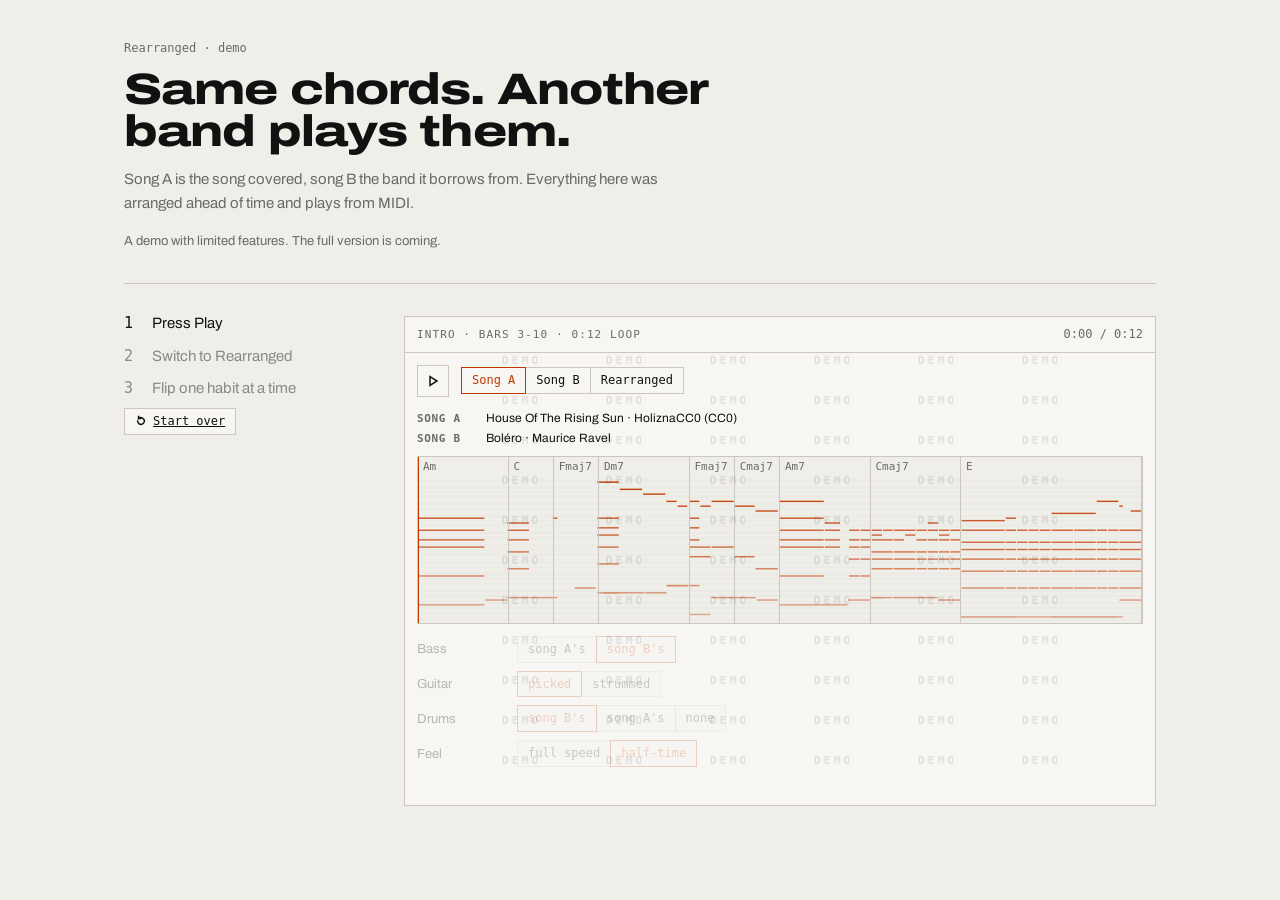
==== try/index.html @ 22d29170 "Deploy Rearranged 294873d" ====
<!doctype html>
<html lang="en" data-category="transform">
<head>
  <meta charset="utf-8">
  <meta name="viewport" content="width=device-width, initial-scale=1">
  <title>Rearranged: guided part</title>
  <link rel="icon" href="../favicons/favicon-32.png" sizes="32x32" type="image/png">
  <link rel="icon" href="../favicons/favicon.svg" type="image/svg+xml">
  <link rel="apple-touch-icon" href="../favicons/apple-touch-icon.png">
  <link rel="stylesheet" href="../vendor/design/tokens.css">
  <link rel="stylesheet" href="../vendor/design/steprail.css">
  <link rel="stylesheet" href="../vendor/design/iconbutton.css">
  <link rel="stylesheet" href="../vendor/design/demoshell.css">
  <link rel="stylesheet" href="../vendor/design/playhead.css">
  <link rel="stylesheet" href="try.css">
  <script>
    // Set the mode before first paint: ?theme=paper|night (from the showcase
    // frame) wins; otherwise the system scheme applies. The demo shell reads
    // ?embed=1 itself.
    (function () {
      var q = new URLSearchParams(location.search);
      var t = q.get("theme");
      if (t === "paper" || t === "night") document.documentElement.dataset.theme = t;
    })();
  </script>
</head>
<body>
  <div id="demo">
    <div class="live">
      <p id="missing" class="missing" hidden></p>

      <section class="pane" id="part-pane" aria-label="One part, played in a loop" data-demoshell-mark>
        <div class="pane-bar">
          <span class="cap" id="part-name">Part</span>
          <span id="time" class="mono mut small"></span>
        </div>
        <div class="transport">
          <button type="button" id="play" disabled data-icon="play" data-toggle></button>
          <span role="group" aria-label="Which version plays" class="seg" id="views">
            <button type="button" data-view="original" aria-pressed="true">Song A</button>
            <button type="button" data-view="songb" aria-pressed="false" hidden>Song B</button>
            <button type="button" data-view="rearranged" aria-pressed="false">Rearranged</button>
          </span>
        </div>
        <dl id="songs" class="songs small" hidden>
          <div><dt>Song A</dt><dd id="song-a"></dd></div>
          <div id="song-b-row"><dt>Song B</dt><dd id="song-b"></dd></div>
        </dl>
        <div id="strip" class="strip">
          <canvas id="roll" class="behind" aria-label="Piano roll of the version playing"></canvas>
          <div id="chords" class="chords" aria-hidden="true"></div>
          <div id="head" class="playhead"></div>
          <p id="strip-msg" class="strip-msg mono mut small">loading…</p>
        </div>
        <div id="habits" class="habits" aria-label="Habits"></div>
        <p id="changed" class="changed small" aria-live="polite"></p>
      </section>

      <section class="pane" id="song-pane" hidden aria-label="The whole song" data-demoshell-mark>
        <div class="pane-bar">
          <span class="cap">Whole song</span>
          <span id="song-status" class="mono mut small"></span>
        </div>
        <p class="pane-note mut small">Pick a render, or click a section to jump there.</p>
        <div class="transport">
          <button type="button" id="song-play" disabled data-icon="play" data-toggle></button>
          <span id="song-time" class="mono mut small"></span>
        </div>
        <div id="sections" class="sections" aria-label="Song A's parts: click one to play from there"><div id="sec-head" class="head-line"></div></div>
        <div id="covers" class="covers" role="group" aria-label="Whole-song renders"></div>
      </section>
    </div>
  </div>

  <script type="module" src="try.js"></script>
</body>
</html>
---- vendor/design/tokens.css ----
/* Shared design system: the only source of colour, type and shape.
   Mode follows the system (Paper light, Night dark); data-theme="paper" or
   "night" on any element forces one. data-category on any element sets --acc
   for it and its children. Colours are light-dark(Paper, Night), which needs
   Safari 17.5+, Chrome 123+ or Firefox 120+; older engines get Paper. */

@font-face {
  font-family: "Archivo";
  src: url("fonts/Archivo.woff2") format("woff2");
  font-weight: 400 800;
  font-stretch: 62% 125%;
  font-display: swap;
}
@font-face {
  font-family: "JetBrains Mono";
  src: url("fonts/JetBrainsMono.woff2") format("woff2");
  font-weight: 100 800;
  font-display: swap;
}

:root {
  color-scheme: light dark;

  --ground:   light-dark(#efeee9, #0e0e0e);
  --ground-2: light-dark(#f7f6f2, #161616);
  --band:     light-dark(#e6e4de, #151515);
  --line:     light-dark(#c9c7bf, #333333);
  --ink:      light-dark(#111111, #f2f2ee);
  --ink-mut:  light-dark(#6b6a64, #8a8a85);
  /* The demo shell's "DEMO" mark, laid over the demo at a low alpha
     (demoshell.css): the ink, so it shows on every ground and on top of
     notes, within what check-contrast.mjs allows where it crosses text. */
  --mark:     light-dark(#111111, #f2f2ee);

  /* Without a category the accent is ink. */
  --acc: var(--ink);

  --font-sans: "Archivo", -apple-system, "Helvetica Neue", Helvetica, Arial, sans-serif;
  --font-mono: "JetBrains Mono", ui-monospace, "SF Mono", Menlo, monospace;
  --head-stretch: 125%;
  --head-weight: 800;
  --head-tracking: -0.02em;

  --space: 8px;
  --radius: 0;
  --hairline: 1px solid var(--line);
}

[data-theme="paper"] { color-scheme: light; }
[data-theme="night"] { color-scheme: dark; }
/* data-theme only flips color-scheme by default; repaint the surface too, or a
   themed child (e.g. <aside data-theme="night"> inside a Paper page) shows
   the wrong ink on the parent's ground. */
[data-theme] { background-color: var(--ground); color: var(--ink); }

/* Category accents mean "active / now". Any element may carry data-category. */
[data-category="transcribe"] { --acc: light-dark(#007489, #3df2ff); }
[data-category="transform"]  { --acc: light-dark(#c23900, #ff5a1f); }
[data-category="perceive"]   { --acc: light-dark(#597300, #d7ff1f); }
[data-category="workflow"]   { --acc: light-dark(#cd0f70, #ff2d95); }

/* Engines without light-dark(): Paper only. Must equal the Paper values above;
   check-contrast.mjs enforces it. */
@supports not (color: light-dark(#000000, #ffffff)) {
  :root, [data-theme] { color-scheme: light; }
  :root {
    --ground: #efeee9;
    --ground-2: #f7f6f2;
    --band: #e6e4de;
    --line: #c9c7bf;
    --ink: #111111;
    --ink-mut: #6b6a64;
    --mark: #111111;
  }
  [data-category="transcribe"] { --acc: #007489; }
  [data-category="transform"]  { --acc: #c23900; }
  [data-category="perceive"]   { --acc: #597300; }
  [data-category="workflow"]   { --acc: #cd0f70; }
}
---- vendor/design/steprail.css ----
/* Step rail (steprail.js): a short numbered list that walks a visitor
   through a demo. Steps dim until they're current, then settle once done.
   Link after tokens.css. */

.steprail { font: 15px/1.5 var(--font-sans); color: var(--ink); }
.steprail ol { list-style: none; counter-reset: step; margin: 0; padding: 0; display: grid; gap: 10px; }
.steprail-step { counter-increment: step; display: grid; grid-template-columns: 2ch 1fr; column-gap: 10px; opacity: .45; transition: opacity 900ms ease; }
.steprail-step::before { content: counter(step); font-family: var(--font-mono); }
.steprail-step[data-state="current"] { opacity: 1; }
.steprail-step[data-state="done"] { opacity: .7; }
.steprail-step[data-state="done"]::before { content: "\2713"; }
.steprail-hint { grid-column: 2; font-size: .85em; color: var(--ink-mut); }
.steprail-end { margin: 14px 0 0; }
.steprail-reset { display: inline-flex; align-items: center; gap: 6px; margin-top: 8px; background: none; border: 0; padding: 0; color: var(--ink-mut); text-decoration: underline; cursor: pointer; font: inherit; }
.steprail-reset .ds-icon { width: 12px; height: 12px; flex: none; }
.steprail-reset:focus-visible { outline: 2px solid var(--acc); outline-offset: 2px; }
@media (prefers-reduced-motion: reduce) { .steprail-step { transition: none; } }
---- vendor/design/iconbutton.css ----
/* Icon buttons (iconbutton.js): a square button with a symbol drawn in
   currentColor. Sizes m (32px, the default) and s (24px). Pressed toggles
   take the accent. Link after tokens.css. Nothing moves. */

.iconbutton {
  --iconbutton-size: calc(var(--space) * 4);
  --iconbutton-glyph: 16px;
  box-sizing: border-box;
  display: inline-grid;
  place-items: center;
  flex: none;
  width: var(--iconbutton-size);
  height: var(--iconbutton-size);
  margin: 0;
  padding: 0;
  border: var(--hairline);
  border-radius: var(--radius);
  background: var(--ground-2);
  color: var(--ink);
  cursor: pointer;
  vertical-align: middle;
}
.iconbutton[data-size="s"] { --iconbutton-size: calc(var(--space) * 3); --iconbutton-glyph: 14px; }
.iconbutton .ds-icon { display: block; width: var(--iconbutton-glyph); height: var(--iconbutton-glyph); pointer-events: none; }
/* The stroke stays 1.5px at every size. */
.ds-icon * { vector-effect: non-scaling-stroke; }

.iconbutton:hover { background: var(--band); }
.iconbutton[aria-pressed="true"] { border-color: var(--acc); color: var(--acc); }
.iconbutton[aria-pressed="true"]:hover { background: var(--ground-2); }
.iconbutton:focus-visible { outline: 2px solid var(--acc); outline-offset: 1px; }
.iconbutton:disabled { cursor: default; opacity: .45; }
.iconbutton:disabled:hover { background: var(--ground-2); }

/* A bare icon anywhere else (a link, a line of text) sits on the text line. */
.ds-icon { flex: none; vertical-align: -.2em; }
---- vendor/design/demoshell.css ----
/* Demo shell (demoshell.js): one page layout for every guided demo.
   Link after tokens.css and steprail.css. The stage is sized by what the
   demo puts in it; the shell gives it no height of its own. */

body:has(.demoshell) { margin: 0; background: var(--ground); }

.demoshell {
  box-sizing: border-box;
  max-width: 1080px;
  margin-inline: auto;
  padding: calc(var(--space) * 5) calc(var(--space) * 3) calc(var(--space) * 8);
  color: var(--ink);
  font: 15px/1.55 var(--font-sans);
  font-variant-numeric: tabular-nums;
}
.demoshell *, .demoshell *::before, .demoshell *::after { box-sizing: inherit; }

/* ---- header: product, title, intro, the demo note ---- */
.demoshell-head {
  padding-bottom: calc(var(--space) * 4);
  margin-bottom: calc(var(--space) * 4);
  border-bottom: var(--hairline);
}
.demoshell-eyebrow {
  margin: 0 0 calc(var(--space) * 1.5);
  font: 500 12px/1.4 var(--font-mono);
  color: var(--ink-mut);
}
.demoshell-title {
  margin: 0;
  max-width: 22ch;
  font-size: clamp(1.75rem, 4.2vw, 2.75rem);
  font-stretch: var(--head-stretch);
  font-weight: var(--head-weight);
  letter-spacing: var(--head-tracking);
  line-height: .95;
  text-wrap: balance;
}
.demoshell-intro { max-width: 62ch; margin: calc(var(--space) * 2) 0 0; color: var(--ink-mut); }
.demoshell-note { max-width: 62ch; margin: calc(var(--space) * 2) 0 0; font-size: 13px; color: var(--ink-mut); }
.demoshell-note a { color: var(--ink); text-decoration-color: var(--acc); text-underline-offset: 3px; }
.demoshell-note a:focus-visible { outline: 1px solid var(--acc); outline-offset: 2px; }

/* ---- body: rail column and stage column, one shared top line ---- */
.demoshell-body {
  display: grid;
  grid-template-columns: minmax(0, 15rem) minmax(0, 1fr);
  column-gap: calc(var(--space) * 5);
  row-gap: calc(var(--space) * 3);
  align-items: start;
}
/* The rail's first line box starts half a leading above its text; pull it up
   by that much so the text, not the box, meets the stage's top edge. */
.demoshell-rail { position: sticky; top: calc(var(--space) * 2); margin-top: -.25em; }
.demoshell-stage { min-width: 0; position: relative; isolation: isolate; }
/* Optional controls under the rail (data-demoshell-aside); none, no space. */
.demoshell-aside { margin-top: calc(var(--space) * 4); }
.demoshell-aside:empty { display: none; }

/* ---- key legend under the rail: "Space: play" ---- */
.demoshell-keys {
  display: grid;
  gap: calc(var(--space) / 2);
  margin: calc(var(--space) * 3) 0 0;
  font: 12px/1.4 var(--font-sans);
  color: var(--ink-mut);
}
.demoshell-keys:empty { display: none; }
.demoshell-keys kbd { font: 500 11px/1.4 var(--font-mono); color: var(--ink); }
/* Touch-only screens have no keys to press. */
@media (hover: none) and (pointer: coarse) { .demoshell-keys { display: none; } }

/* ---- the demo mark: a faint, still "DEMO" tiled over the demo ----
   One layer over the whole stage, above its content (rolls, canvases,
   editors, panels), so nothing in the demo can cover it and a screenshot
   cannot pass for the product. It never takes the pointer, a selection or
   assistive tech. --mark is the ink at a low alpha, so it reads on --ground,
   --ground-2 and on top of notes in both modes; where a stroke crosses text,
   check-contrast.mjs holds every text token at 3.5:1 and the mark itself
   at 1.15:1 against the plain ground.
   Each word is a tile on a fixed grid of whole tiles, centred in its box:
   as many columns and rows as fit, equal margins on every side, the middle
   of the grid on the middle of the box, and no word cut at an edge. Tiles
   past the last row that fits fall into zero-height rows and do not show. */
.demoshell {
  --demoshell-mark-opacity: .09;
  --demoshell-mark-tile-w: calc(var(--space) * 13);
  --demoshell-mark-tile-h: calc(var(--space) * 5);
  /* Above anything a demo stacks inside its stage (the stage is isolated). */
  --demoshell-mark-z: 2147483646;
}
.demoshell-marked { isolation: isolate; }
:where(.demoshell-marked) { position: relative; }
.demoshell-mark {
  position: absolute;
  inset: 0;
  z-index: var(--demoshell-mark-z);
  overflow: hidden;
  display: grid;
  grid-template-columns: repeat(auto-fill, var(--demoshell-mark-tile-w));
  grid-template-rows: repeat(auto-fill, var(--demoshell-mark-tile-h));
  grid-auto-rows: 0;
  place-content: center;
  padding: calc(var(--space) * 2);
  color: var(--mark);
  opacity: var(--demoshell-mark-opacity);
  font: 600 11px/var(--demoshell-mark-tile-h) var(--font-mono);
  letter-spacing: .3em;
  text-align: center;
  pointer-events: none;
  user-select: none;
  -webkit-user-select: none;
}
/* The letter spacing also trails the last letter; start the word by as much
   so the ink, not the box, sits in the middle of the tile. */
.demoshell-mark > span { overflow: hidden; min-width: 0; padding-inline-start: .3em; }
/* Opted out: the element rises above the stage's mark, on a ground unless it
   sets its own background. A data-demoshell-mark element inside it gets a
   mark of its own again. */
:where(.demoshell-stage [data-demoshell-nomark]) {
  position: relative;
  z-index: calc(var(--demoshell-mark-z) + 1);
  background-color: var(--ground);
}

@media (max-width: 720px) {
  .demoshell { padding: calc(var(--space) * 3) 16px calc(var(--space) * 6); }
  .demoshell-head { padding-bottom: calc(var(--space) * 3); margin-bottom: calc(var(--space) * 3); }
  .demoshell-body { grid-template-columns: minmax(0, 1fr); }
  .demoshell-rail { position: static; }
  .demoshell-aside { margin-top: calc(var(--space) * 3); }
}

/* ---- embed (?embed=1): transparent, no header, the note under the stage ---- */
html.demoshell-embed, html.demoshell-embed body { background: transparent; }
.demoshell[data-embed] { max-width: none; padding: 4px; }
.demoshell[data-embed] .demoshell-rail { position: static; }
.demoshell[data-embed] .demoshell-note { max-width: none; margin-top: calc(var(--space) * 2); font-size: 12px; }
---- vendor/design/playhead.css ----
/* Playhead (playhead.js): the box you click or drag in, and the line itself.
   Link after tokens.css. seekable() adds .seekable to the box and .seeking while
   a press or drag lasts; put .playhead on the line (absolutely placed, its left
   set by the page) to get the accent line with a wider grab area. */

.seekable {
  cursor: pointer;
  touch-action: pan-y; /* a sideways drag moves the head, an upward one still scrolls */
  user-select: none;
  -webkit-user-select: none;
}
.seekable.seeking { cursor: ew-resize; }

.playhead {
  position: absolute;
  top: 0;
  bottom: 0;
  width: 1px;
  background: var(--acc);
  cursor: ew-resize;
}
/* An invisible band either side of the line, so a finger or a mouse can take
   hold of it without landing on the 1px exactly. */
.playhead::before {
  content: "";
  position: absolute;
  top: 0;
  bottom: 0;
  left: -6px;
  right: -6px;
}
---- try/try.css ----
/* rearranged guided part. Colours, type and shape come from the shared design
   system (../vendor/design/tokens.css, steprail.css, demoshell.css); this
   file only lays out the live piece the shell wraps. */

* { box-sizing: border-box; }
[hidden] { display: none !important; }

.mut { color: var(--ink-mut); }
.mono { font-family: var(--font-mono); }
.small { font-size: 12px; }
.cap {
  margin: 0; font: 500 11px/1.4 var(--font-mono); letter-spacing: .1em;
  text-transform: uppercase; color: var(--ink-mut);
}

button:not(.iconbutton) {
  color: var(--ink); background: var(--ground-2); border: var(--hairline); border-radius: var(--radius);
  padding: 4px calc(var(--space) * 1.25); cursor: pointer; font: 500 12px/1.4 var(--font-mono);
}
button:not(.iconbutton):hover:not(:disabled) { background: var(--band); }
button:not(.iconbutton):disabled { opacity: .45; cursor: default; }
button:not(.iconbutton)[aria-pressed="true"] { border-color: var(--acc); color: var(--acc); }
:focus-visible { outline: 2px solid var(--acc); outline-offset: 1px; }

/* ---- the live piece: the stage the shell wraps ---- */
.live { display: grid; gap: calc(var(--space) * 2); min-width: 0; }

.missing { margin: 0; padding: calc(var(--space) * 2); border: var(--hairline); background: var(--ground-2); font: 13px/1.5 var(--font-mono); }

.pane { border: var(--hairline); background: var(--ground-2); display: flex; flex-direction: column; min-width: 0; }
.pane-bar {
  display: flex; align-items: center; justify-content: space-between; gap: var(--space); flex-wrap: wrap;
  padding: var(--space) calc(var(--space) * 1.5); border-bottom: var(--hairline);
}
.pane-note { margin: 0; padding: var(--space) calc(var(--space) * 1.5) 0; }
.transport {
  display: flex; align-items: center; gap: calc(var(--space) * 1.5); flex-wrap: wrap;
  padding: calc(var(--space) * 1.5);
}
.seg { display: inline-flex; flex-wrap: wrap; }
.seg button + button { margin-left: -1px; }
.seg button[aria-pressed="true"] { position: relative; z-index: 1; }

/* ---- the part: a piano roll of what plays, song-a's chords along the top ---- */
.strip {
  position: relative; height: 168px; margin: 0 calc(var(--space) * 1.5);
  border: var(--hairline); background: var(--ground); overflow: hidden;   /* click or drag to move the playhead: playhead.css */
}
.behind { position: absolute; inset: 0; width: 100%; height: 100%; pointer-events: none; }
.chords { position: absolute; inset: 0; pointer-events: none; }
.chord {
  position: absolute; top: 0; bottom: 0; border-right: var(--hairline);
  padding: 3px 5px; font: 11px/1.3 var(--font-mono); color: var(--ink-mut); overflow: hidden; white-space: nowrap;
}
.chord.tiny { color: transparent; padding: 0; }
.head-line { position: absolute; top: 0; bottom: 0; left: 0; width: 2px; background: var(--acc); pointer-events: none; }
.strip-msg { position: absolute; inset: 0; margin: 0; display: flex; align-items: center; justify-content: center; }

.habits {
  display: grid; grid-template-columns: 5.5rem minmax(0, 1fr); gap: var(--space) calc(var(--space) * 1.5);
  align-items: center; padding: calc(var(--space) * 1.5) calc(var(--space) * 1.5) 0;
  transition: opacity 900ms ease;
}
.habits .label { font-size: 13px; color: var(--ink-mut); }
.habits.off { opacity: .45; }
.changed { margin: 0; padding: var(--space) calc(var(--space) * 1.5) calc(var(--space) * 1.5); min-height: 3.2em; color: var(--ink-mut); }
.changed b { color: var(--ink); font-weight: 600; }
/* the two songs, named under the version switch */
.songs { margin: 0; padding: 0 calc(var(--space) * 1.5) var(--space); display: grid; gap: 2px; }
.songs > div { display: flex; gap: var(--space); align-items: baseline; }
.songs dt { font: 600 11px var(--font-mono); letter-spacing: .06em; text-transform: uppercase; color: var(--ink-mut); min-width: 5.5em; }
.songs dd { margin: 0; color: var(--ink); }

/* ---- whole song (free play) ---- */
.sections {
  position: relative; height: 54px; margin: 0 calc(var(--space) * 1.5);
  border: var(--hairline); background: var(--ground); overflow: hidden; cursor: pointer;
}
.sec {
  position: absolute; top: 0; bottom: 0; border-right: var(--hairline); padding: 4px 5px;
  font: 11px/1.3 var(--font-mono); color: var(--ink-mut); overflow: hidden; white-space: nowrap; text-overflow: ellipsis;
}
.sec b, .sec small { display: block; overflow: hidden; text-overflow: ellipsis; }
.sec b { font-weight: 500; }
.sec small { font-size: 10px; opacity: .75; }     /* the part's bars, under its name */
.sec.narrow { color: transparent; }
.sec.current { color: var(--acc); background: color-mix(in oklab, var(--acc) 12%, transparent); }
.covers { display: grid; gap: var(--space); padding: calc(var(--space) * 1.5); }
.covers button { text-align: left; font-weight: 400; white-space: normal; }

@media (max-width: 600px) {
  .habits { grid-template-columns: 1fr; gap: 4px; }
  .habits .label { margin-top: var(--space); }
}
@media (prefers-reduced-motion: reduce) { .habits { transition: none; } }
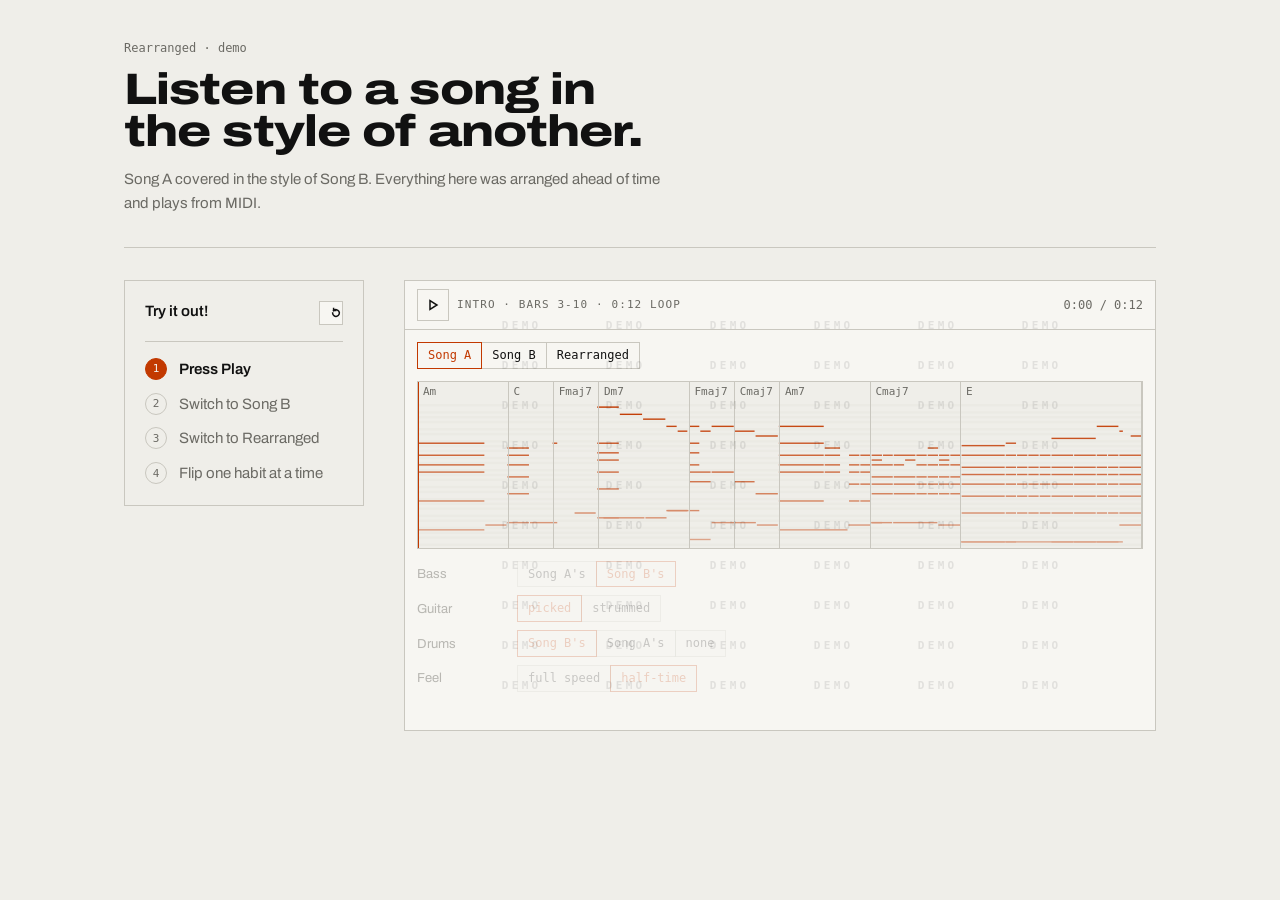
==== commit 8eb1fa1a: "Deploy Rearranged 88c4e07" ====
--- a/try/index.html
+++ b/try/index.html
@@ -30,12 +30,15 @@
       <p id="missing" class="missing" hidden></p>
 
       <section class="pane" id="part-pane" aria-label="One part, played in a loop" data-demoshell-mark>
+        <!-- Play first, top-left of the product (design 1.15). -->
         <div class="pane-bar">
-          <span class="cap" id="part-name">Part</span>
+          <span class="bar-start">
+            <button type="button" id="play" disabled data-icon="play" data-toggle></button>
+            <span class="cap" id="part-name">Part</span>
+          </span>
           <span id="time" class="mono mut small"></span>
         </div>
         <div class="transport">
-          <button type="button" id="play" disabled data-icon="play" data-toggle></button>
           <span role="group" aria-label="Which version plays" class="seg" id="views">
             <button type="button" data-view="original" aria-pressed="true">Song A</button>
             <button type="button" data-view="songb" aria-pressed="false" hidden>Song B</button>
@@ -61,13 +64,13 @@
           <span class="cap">Whole song</span>
           <span id="song-status" class="mono mut small"></span>
         </div>
-        <p class="pane-note mut small">Pick a render, or click a section to jump there.</p>
+        <p class="pane-note mut small">Pick a cover, or click a part to jump there.</p>
         <div class="transport">
           <button type="button" id="song-play" disabled data-icon="play" data-toggle></button>
           <span id="song-time" class="mono mut small"></span>
         </div>
         <div id="sections" class="sections" aria-label="Song A's parts: click one to play from there"><div id="sec-head" class="head-line"></div></div>
-        <div id="covers" class="covers" role="group" aria-label="Whole-song renders"></div>
+        <div id="covers" class="covers" role="group" aria-label="Covers of the whole song"></div>
       </section>
     </div>
   </div>
--- a/vendor/design/tokens.css
+++ b/vendor/design/tokens.css
@@ -35,6 +35,16 @@
   /* Without a category the accent is ink. */
   --acc: var(--ink);
 
+  /* One colour per drum part, wherever drums are drawn (YSAD's circle, dials
+     and pads). A fixed categorical set, validated with the dataviz palette
+     checks for every pair in both modes: lightness band, chroma, colourblind
+     separation, normal-vision separation, 3:1 against the ground. The kick is
+     the transform accent. */
+  --drum-kick:  light-dark(#c23900, #fa4e00);
+  --drum-snare: light-dark(#2a78d6, #0066c8);
+  --drum-hats:  light-dark(#008a5f, #199e70);
+  --drum-perc:  light-dark(#4a3aa7, #c366e7);
+
   --font-sans: "Archivo", -apple-system, "Helvetica Neue", Helvetica, Arial, sans-serif;
   --font-mono: "JetBrains Mono", ui-monospace, "SF Mono", Menlo, monospace;
   --head-stretch: 125%;
@@ -71,6 +81,10 @@
     --ink: #111111;
     --ink-mut: #6b6a64;
     --mark: #111111;
+    --drum-kick: #c23900;
+    --drum-snare: #2a78d6;
+    --drum-hats: #008a5f;
+    --drum-perc: #4a3aa7;
   }
   [data-category="transcribe"] { --acc: #007489; }
   [data-category="transform"]  { --acc: #c23900; }
--- a/vendor/design/steprail.css
+++ b/vendor/design/steprail.css
@@ -1,17 +1,46 @@
-/* Step rail (steprail.js): a short numbered list that walks a visitor
-   through a demo. Steps dim until they're current, then settle once done.
-   Link after tokens.css. */
+/* Step rail (steprail.js): the tour beside a demo. Each step's number sits in
+   a small circle: the current one filled in the accent, done ones ticked, the
+   ones still to come quiet. Start over is an icon at the end of the head row. */
 
-.steprail { font: 15px/1.5 var(--font-sans); color: var(--ink); }
-.steprail ol { list-style: none; counter-reset: step; margin: 0; padding: 0; display: grid; gap: 10px; }
-.steprail-step { counter-increment: step; display: grid; grid-template-columns: 2ch 1fr; column-gap: 10px; opacity: .45; transition: opacity 900ms ease; }
-.steprail-step::before { content: counter(step); font-family: var(--font-mono); }
-.steprail-step[data-state="current"] { opacity: 1; }
-.steprail-step[data-state="done"] { opacity: .7; }
-.steprail-step[data-state="done"]::before { content: "\2713"; }
+.steprail { font: 15px/1.45 var(--font-sans); color: var(--ink); }
+
+.steprail-head { display: flex; align-items: flex-start; gap: var(--space); margin-bottom: calc(var(--space) * 2); }
+.steprail-head > :first-child:not(.steprail-reset) { flex: 1; }
+.steprail-reset {
+  display: inline-grid; place-items: center; flex: none; margin-left: auto;
+  width: calc(var(--space) * 3); height: calc(var(--space) * 3); padding: 0;
+  background: none; border: var(--hairline); border-radius: var(--radius);
+  color: var(--ink-mut); cursor: pointer;
+}
+.steprail-reset:hover { color: var(--ink); border-color: var(--acc); }
+.steprail-reset .ds-icon { width: 12px; height: 12px; }
+.steprail-reset:focus-visible { outline: 2px solid var(--acc); outline-offset: 2px; }
+
+.steprail ol { list-style: none; counter-reset: step; margin: 0; padding: 0; display: grid; gap: 12px; }
+.steprail-step {
+  counter-increment: step;
+  display: grid; grid-template-columns: 22px 1fr; column-gap: 12px; align-items: baseline;
+  color: var(--ink-mut);
+  transition: color 600ms ease;
+}
+.steprail-step::before {
+  content: counter(step);
+  display: grid; place-items: center; width: 22px; height: 22px; align-self: start;
+  border: var(--hairline); border-radius: 50%;
+  font: 500 11px/1 var(--font-mono); color: var(--ink-mut);
+  transition: background-color 600ms ease, color 600ms ease, border-color 600ms ease;
+}
+.steprail-label { padding-top: 1px; }
+.steprail-step[data-state="current"] { color: var(--ink); }
+.steprail-step[data-state="current"] .steprail-label { font-weight: 600; }
+.steprail-step[data-state="current"]::before { background: var(--acc); border-color: var(--acc); color: var(--ground); }
+.steprail-step[data-state="done"]::before { content: "\2713"; border-color: var(--acc); color: var(--acc); }
 .steprail-hint { grid-column: 2; font-size: .85em; color: var(--ink-mut); }
 .steprail-end { margin: 14px 0 0; }
-.steprail-reset { display: inline-flex; align-items: center; gap: 6px; margin-top: 8px; background: none; border: 0; padding: 0; color: var(--ink-mut); text-decoration: underline; cursor: pointer; font: inherit; }
-.steprail-reset .ds-icon { width: 12px; height: 12px; flex: none; }
-.steprail-reset:focus-visible { outline: 2px solid var(--acc); outline-offset: 2px; }
-@media (prefers-reduced-motion: reduce) { .steprail-step { transition: none; } }
+/* The tour's last line ends with the way to the full product: "That was the first step. Full version ↗". */
+.steprail-end a { color: var(--acc); text-decoration: underline; text-underline-offset: 3px; }
+.steprail-end a:focus-visible { outline: 2px solid var(--acc); outline-offset: 2px; }
+
+@media (prefers-reduced-motion: reduce) {
+  .steprail-step, .steprail-step::before { transition: none; }
+}
--- a/vendor/design/demoshell.css
+++ b/vendor/design/demoshell.css
@@ -41,6 +41,12 @@
 .demoshell-note a { color: var(--ink); text-decoration-color: var(--acc); text-underline-offset: 3px; }
 .demoshell-note a:focus-visible { outline: 1px solid var(--acc); outline-offset: 2px; }
 
+/* The title over the steps: the one place a demo points to the full product. */
+.demoshell-go { margin: 0; font: 600 15px/1.35 var(--font-sans); color: var(--ink); text-wrap: balance; }
+.demoshell-go a { color: var(--acc); text-decoration: underline; text-underline-offset: 3px; }
+.demoshell-go a:focus-visible { outline: 2px solid var(--acc); outline-offset: 2px; }
+.demoshell-rail .steprail-head { padding-bottom: calc(var(--space) * 2); border-bottom: var(--hairline); }
+
 /* ---- body: rail column and stage column, one shared top line ---- */
 .demoshell-body {
   display: grid;
@@ -49,9 +55,13 @@
   row-gap: calc(var(--space) * 3);
   align-items: start;
 }
-/* The rail's first line box starts half a leading above its text; pull it up
-   by that much so the text, not the box, meets the stage's top edge. */
-.demoshell-rail { position: sticky; top: calc(var(--space) * 2); margin-top: -.25em; }
+/* The rail sits in its own box, so the steps read as the tour, apart from the
+   product on the stage. */
+.demoshell-rail {
+  position: sticky; top: calc(var(--space) * 2);
+  padding: calc(var(--space) * 2.5);
+  background: var(--ground); border: var(--hairline); border-radius: var(--radius);
+}
 .demoshell-stage { min-width: 0; position: relative; isolation: isolate; }
 /* Optional controls under the rail (data-demoshell-aside); none, no space. */
 .demoshell-aside { margin-top: calc(var(--space) * 4); }
--- a/try/try.css
+++ b/try/try.css
@@ -32,6 +32,8 @@
   display: flex; align-items: center; justify-content: space-between; gap: var(--space); flex-wrap: wrap;
   padding: var(--space) calc(var(--space) * 1.5); border-bottom: var(--hairline);
 }
+.pane-bar .bar-start { display: inline-flex; align-items: center; gap: var(--space); }
+.steprail-end a { color: var(--acc); text-decoration: underline; }
 .pane-note { margin: 0; padding: var(--space) calc(var(--space) * 1.5) 0; }
 .transport {
   display: flex; align-items: center; gap: calc(var(--space) * 1.5); flex-wrap: wrap;
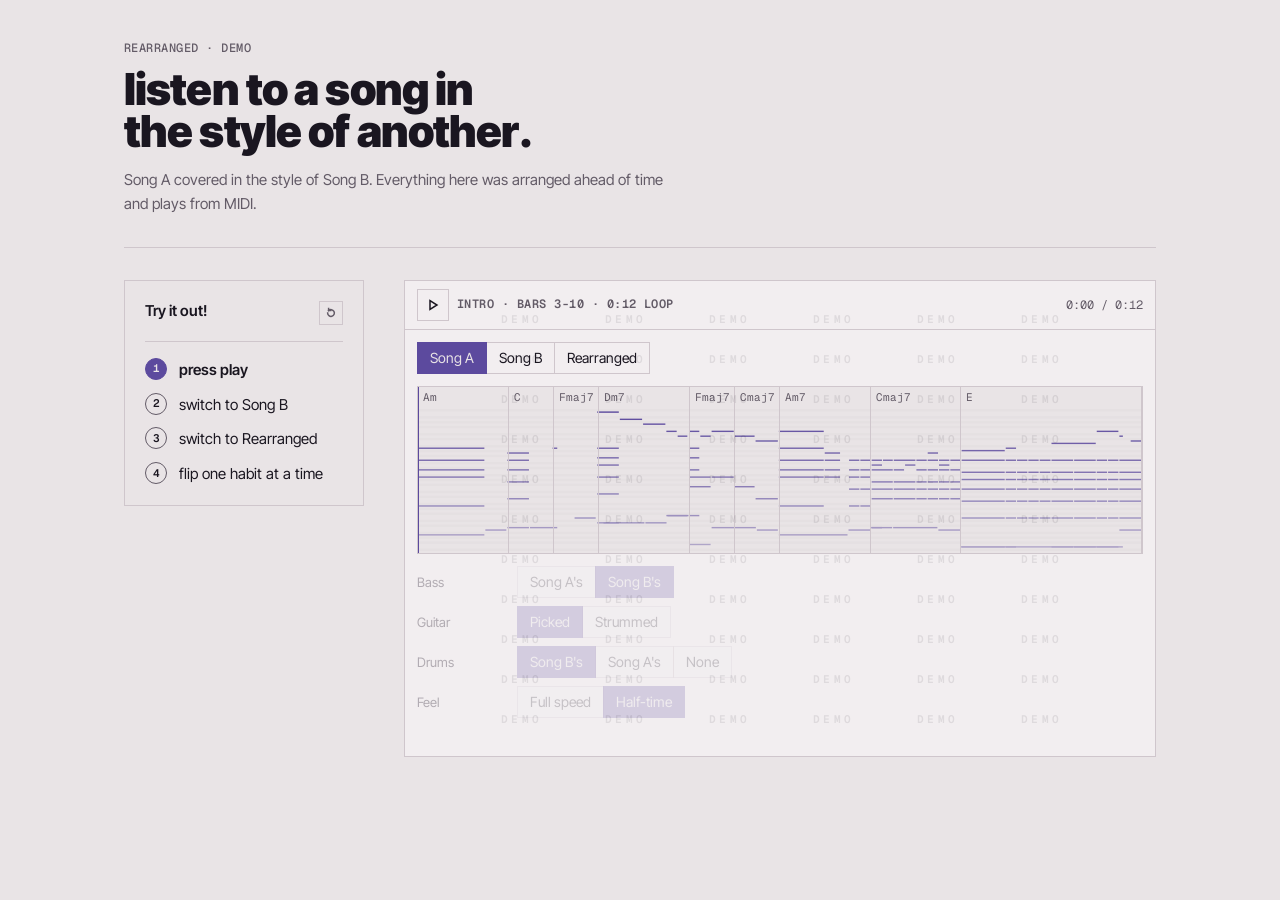
==== commit e89ff60a: "Deploy Rearranged 436f577" ====
--- a/try/index.html
+++ b/try/index.html
@@ -12,6 +12,7 @@
   <link rel="stylesheet" href="../vendor/design/iconbutton.css">
   <link rel="stylesheet" href="../vendor/design/demoshell.css">
   <link rel="stylesheet" href="../vendor/design/playhead.css">
+  <link rel="stylesheet" href="../vendor/design/controls.css">
   <link rel="stylesheet" href="try.css">
   <script>
     // Set the mode before first paint: ?theme=paper|night (from the showcase
@@ -34,12 +35,12 @@
         <div class="pane-bar">
           <span class="bar-start">
             <button type="button" id="play" disabled data-icon="play" data-toggle></button>
-            <span class="cap" id="part-name">Part</span>
+            <span class="ds-label" id="part-name">Part</span>
           </span>
           <span id="time" class="mono mut small"></span>
         </div>
         <div class="transport">
-          <span role="group" aria-label="Which version plays" class="seg" id="views">
+          <span role="group" aria-label="Which version plays" class="ds-choice" id="views">
             <button type="button" data-view="original" aria-pressed="true">Song A</button>
             <button type="button" data-view="songb" aria-pressed="false" hidden>Song B</button>
             <button type="button" data-view="rearranged" aria-pressed="false">Rearranged</button>
@@ -61,7 +62,7 @@
 
       <section class="pane" id="song-pane" hidden aria-label="The whole song" data-demoshell-mark>
         <div class="pane-bar">
-          <span class="cap">Whole song</span>
+          <span class="ds-label">Whole song</span>
           <span id="song-status" class="mono mut small"></span>
         </div>
         <p class="pane-note mut small">Pick a cover, or click a part to jump there.</p>
--- a/vendor/design/tokens.css
+++ b/vendor/design/tokens.css
@@ -5,51 +5,60 @@
    Safari 17.5+, Chrome 123+ or Firefox 120+; older engines get Paper. */
 
 @font-face {
-  font-family: "Archivo";
-  src: url("fonts/Archivo.woff2") format("woff2");
-  font-weight: 400 800;
-  font-stretch: 62% 125%;
+  font-family: "Inter Tight";
+  src: url("fonts/InterTight.woff2") format("woff2");
+  font-weight: 100 900;
   font-display: swap;
 }
 @font-face {
-  font-family: "JetBrains Mono";
-  src: url("fonts/JetBrainsMono.woff2") format("woff2");
-  font-weight: 100 800;
+  font-family: "Geist Mono";
+  src: url("fonts/GeistMono.woff2") format("woff2");
+  font-weight: 100 900;
   font-display: swap;
 }
 
 :root {
   color-scheme: light dark;
 
-  --ground:   light-dark(#efeee9, #0e0e0e);
-  --ground-2: light-dark(#f7f6f2, #161616);
-  --band:     light-dark(#e6e4de, #151515);
-  --line:     light-dark(#c9c7bf, #333333);
-  --ink:      light-dark(#111111, #f2f2ee);
-  --ink-mut:  light-dark(#6b6a64, #8a8a85);
+  /* Dusk on haze: a mauve-grey evening paper, a violet-black night. */
+  --ground:   light-dark(#e9e4e6, #15121a);
+  --ground-2: light-dark(#f2eef0, #1c1822);
+  --band:     light-dark(#e0dade, #1a1620);
+  --line:     light-dark(#cfc6cc, #2f2936);
+  --ink:      light-dark(#1a1620, #ece6ee);
+  --ink-mut:  light-dark(#635b67, #93899a);
   /* The demo shell's "DEMO" mark, laid over the demo at a low alpha
      (demoshell.css): the ink, so it shows on every ground and on top of
      notes, within what check-contrast.mjs allows where it crosses text. */
-  --mark:     light-dark(#111111, #f2f2ee);
+  --mark:     light-dark(#1a1620, #ece6ee);
 
   /* Without a category the accent is ink. */
   --acc: var(--ink);
 
   /* One colour per drum part, wherever drums are drawn (YSAD's circle, dials
-     and pads). A fixed categorical set, validated with the dataviz palette
-     checks for every pair in both modes: lightness band, chroma, colourblind
-     separation, normal-vision separation, 3:1 against the ground. The kick is
-     the transform accent. */
-  --drum-kick:  light-dark(#c23900, #fa4e00);
-  --drum-snare: light-dark(#2a78d6, #0066c8);
-  --drum-hats:  light-dark(#008a5f, #199e70);
-  --drum-perc:  light-dark(#4a3aa7, #c366e7);
+     and pads). A fixed categorical set in the dusk family, no orange: kick
+     coral-rose, snare steel teal, hats olive-lime, perc violet. check-drums.mjs
+     gates every pair in both modes: lightness band, colourblind separation
+     (deuteranopia, protanopia, tritanopia), normal-vision separation, 3:1 on
+     the ground. */
+  --drum-kick:  light-dark(#a33445, #ff7a86);
+  --drum-snare: light-dark(#2f7a8c, #4fb4c8);
+  --drum-hats:  light-dark(#778916, #b4c840);
+  --drum-perc:  light-dark(#6b4fbf, #b29aff);
 
-  --font-sans: "Archivo", -apple-system, "Helvetica Neue", Helvetica, Arial, sans-serif;
-  --font-mono: "JetBrains Mono", ui-monospace, "SF Mono", Menlo, monospace;
-  --head-stretch: 125%;
-  --head-weight: 800;
+  --font-sans: "Inter Tight", -apple-system, "Helvetica Neue", Helvetica, Arial, sans-serif;
+  --font-mono: "Geist Mono", ui-monospace, "SF Mono", Menlo, monospace;
+  /* Heads: heavy and tight, in their own case (a voice line is written
+     lowercase, a name as it is spelled). Inter Tight has no width axis, so the
+     stretch stays at 100% (kept as a token for anything that still reads it). */
+  --head-stretch: 100%;
+  --head-weight: 900;
   --head-tracking: -0.02em;
+  --head-case: none;
+  /* Buttons and interface labels: the mono in capitals, a hair of tracking so
+     the caps don't crowd. */
+  --button-case: uppercase;
+  --button-tracking: 0.01em;
 
   --space: 8px;
   --radius: 0;
@@ -64,30 +73,31 @@
 [data-theme] { background-color: var(--ground); color: var(--ink); }
 
 /* Category accents mean "active / now". Any element may carry data-category. */
-[data-category="transcribe"] { --acc: light-dark(#007489, #3df2ff); }
-[data-category="transform"]  { --acc: light-dark(#c23900, #ff5a1f); }
-[data-category="perceive"]   { --acc: light-dark(#597300, #d7ff1f); }
-[data-category="workflow"]   { --acc: light-dark(#cd0f70, #ff2d95); }
+/* Steel teal, evening violet, olive, coral-pink. */
+[data-category="transcribe"] { --acc: light-dark(#326a7a, #7fbccc); }
+[data-category="transform"]  { --acc: light-dark(#5c4a9e, #a796e6); }
+[data-category="perceive"]   { --acc: light-dark(#5f652a, #bcc47c); }
+[data-category="workflow"]   { --acc: light-dark(#a54357, #f0919f); }
 
 /* Engines without light-dark(): Paper only. Must equal the Paper values above;
    check-contrast.mjs enforces it. */
 @supports not (color: light-dark(#000000, #ffffff)) {
   :root, [data-theme] { color-scheme: light; }
   :root {
-    --ground: #efeee9;
-    --ground-2: #f7f6f2;
-    --band: #e6e4de;
-    --line: #c9c7bf;
-    --ink: #111111;
-    --ink-mut: #6b6a64;
-    --mark: #111111;
-    --drum-kick: #c23900;
-    --drum-snare: #2a78d6;
-    --drum-hats: #008a5f;
-    --drum-perc: #4a3aa7;
+    --ground: #e9e4e6;
+    --ground-2: #f2eef0;
+    --band: #e0dade;
+    --line: #cfc6cc;
+    --ink: #1a1620;
+    --ink-mut: #635b67;
+    --mark: #1a1620;
+    --drum-kick: #a33445;
+    --drum-snare: #2f7a8c;
+    --drum-hats: #778916;
+    --drum-perc: #6b4fbf;
   }
-  [data-category="transcribe"] { --acc: #007489; }
-  [data-category="transform"]  { --acc: #c23900; }
-  [data-category="perceive"]   { --acc: #597300; }
-  [data-category="workflow"]   { --acc: #cd0f70; }
+  [data-category="transcribe"] { --acc: #326a7a; }
+  [data-category="transform"]  { --acc: #5c4a9e; }
+  [data-category="perceive"]   { --acc: #5f652a; }
+  [data-category="workflow"]   { --acc: #a54357; }
 }
--- a/vendor/design/steprail.css
+++ b/vendor/design/steprail.css
@@ -1,6 +1,7 @@
 /* Step rail (steprail.js): the tour beside a demo. Each step's number sits in
-   a small circle: the current one filled in the accent, done ones ticked, the
-   ones still to come quiet. Start over is an icon at the end of the head row. */
+   a small circle: the current one filled in the accent, the ones still to come
+   in full ink with a firm outline, done ones ticked and receding. Start over is
+   an icon at the end of the head row. */
 
 .steprail { font: 15px/1.45 var(--font-sans); color: var(--ink); }
 
@@ -20,20 +21,21 @@
 .steprail-step {
   counter-increment: step;
   display: grid; grid-template-columns: 22px 1fr; column-gap: 12px; align-items: baseline;
-  color: var(--ink-mut);
+  color: var(--ink);
   transition: color 600ms ease;
 }
 .steprail-step::before {
   content: counter(step);
   display: grid; place-items: center; width: 22px; height: 22px; align-self: start;
-  border: var(--hairline); border-radius: 50%;
-  font: 500 11px/1 var(--font-mono); color: var(--ink-mut);
+  border: 1.5px solid var(--ink-mut); border-radius: 50%;
+  font: 600 11px/1 var(--font-mono); color: var(--ink);
   transition: background-color 600ms ease, color 600ms ease, border-color 600ms ease;
 }
 .steprail-label { padding-top: 1px; }
 .steprail-step[data-state="current"] { color: var(--ink); }
 .steprail-step[data-state="current"] .steprail-label { font-weight: 600; }
 .steprail-step[data-state="current"]::before { background: var(--acc); border-color: var(--acc); color: var(--ground); }
+.steprail-step[data-state="done"] { color: var(--ink-mut); }
 .steprail-step[data-state="done"]::before { content: "\2713"; border-color: var(--acc); color: var(--acc); }
 .steprail-hint { grid-column: 2; font-size: .85em; color: var(--ink-mut); }
 .steprail-end { margin: 14px 0 0; }
--- a/vendor/design/demoshell.css
+++ b/vendor/design/demoshell.css
@@ -21,9 +21,11 @@
   margin-bottom: calc(var(--space) * 4);
   border-bottom: var(--hairline);
 }
+/* An interface label, so in the labels' capitals: "STARLING · DEMO". */
 .demoshell-eyebrow {
   margin: 0 0 calc(var(--space) * 1.5);
   font: 500 12px/1.4 var(--font-mono);
+  text-transform: var(--button-case); letter-spacing: .04em;
   color: var(--ink-mut);
 }
 .demoshell-title {
@@ -33,6 +35,7 @@
   font-stretch: var(--head-stretch);
   font-weight: var(--head-weight);
   letter-spacing: var(--head-tracking);
+  text-transform: var(--head-case);
   line-height: .95;
   text-wrap: balance;
 }
--- a/vendor/design/controls.css
+++ b/vendor/design/controls.css
@@ -0,0 +1,190 @@
+/* Controls (controls.css): the buttons, choices, chips, fields, selects, drop
+   zones and section labels every studio and demo shares, so a product and its
+   demo look like one thing. Link after tokens.css. Controls keep their own
+   case, in the sans; numbers in fields take the mono; labels over sections take
+   the label case. One primary button per screen. */
+
+/* Buttons: hairline on the raised ground. Primary is the accent fill; ghost is
+   a quiet text-like button for "change file" and such. */
+.ds-button {
+  box-sizing: border-box;
+  display: inline-flex;
+  align-items: center;
+  justify-content: center;
+  gap: 6px;
+  margin: 0;
+  padding: 5px 12px;
+  border: var(--hairline);
+  border-radius: var(--radius);
+  background: var(--ground-2);
+  color: var(--ink);
+  font: inherit;
+  font-size: 14px;
+  line-height: 20px;
+  text-decoration: none;
+  cursor: pointer;
+}
+.ds-button:hover:not(:disabled) { border-color: var(--ink); }
+.ds-button.primary { background: var(--acc); border-color: var(--acc); color: var(--ground); font-weight: 700; }
+.ds-button.primary:hover:not(:disabled) { border-color: var(--ink); }
+.ds-button.ghost { background: transparent; border-color: transparent; color: var(--ink-mut); }
+.ds-button.ghost:hover:not(:disabled) { border-color: transparent; color: var(--ink); }
+.ds-button.small { padding: 2px 8px; font-size: 12px; line-height: 18px; }
+
+/* A choice: one of a few, joined. Mark the chosen one with .on, aria-pressed,
+   or a checked radio inside a label. */
+.ds-choice { display: inline-flex; flex-wrap: wrap; vertical-align: middle; }
+.ds-choice > button, .ds-choice > label {
+  box-sizing: border-box;
+  position: relative;
+  display: inline-flex;
+  align-items: center;
+  margin: 0 -1px 0 0;
+  padding: 5px 12px;
+  border: var(--hairline);
+  border-radius: 0;
+  background: var(--ground-2);
+  color: var(--ink);
+  font: inherit;
+  font-size: 14px;
+  line-height: 20px;
+  cursor: pointer;
+}
+.ds-choice > label > input { position: absolute; opacity: 0; pointer-events: none; }
+.ds-choice > button:hover:not(:disabled), .ds-choice > label:hover { z-index: 1; border-color: var(--ink); }
+.ds-choice > .on, .ds-choice > [aria-pressed="true"], .ds-choice > label:has(input:checked) {
+  z-index: 2;
+  background: var(--acc);
+  border-color: var(--acc);
+  color: var(--ground);
+}
+.ds-choice > label:has(input:focus-visible) { z-index: 3; outline: 2px solid var(--acc); outline-offset: 1px; }
+.ds-choice.small > button, .ds-choice.small > label { padding: 2px 8px; font-size: 12px; line-height: 18px; }
+
+/* A chip: an option that is on or off, among others. A label around a
+   checkbox and a span; the square fills in the accent when it is on. */
+.ds-chips { display: flex; flex-wrap: wrap; gap: 6px; }
+.ds-chip { position: relative; display: inline-flex; }
+.ds-chip > input { position: absolute; opacity: 0; pointer-events: none; }
+.ds-chip > span {
+  display: inline-flex;
+  align-items: center;
+  gap: 7px;
+  padding: 5px 10px;
+  border: var(--hairline);
+  background: var(--ground-2);
+  color: var(--ink-mut);
+  font-size: 13px;
+  line-height: 18px;
+  cursor: pointer;
+}
+.ds-chip > span::before { content: ""; flex: none; width: 7px; height: 7px; border: 1px solid var(--ink-mut); }
+.ds-chip > span:hover { border-color: var(--ink); }
+.ds-chip > input:checked + span { border-color: var(--ink); color: var(--ink); }
+.ds-chip > input:checked + span::before { border-color: var(--acc); background: var(--acc); }
+.ds-chip > input:focus-visible + span { outline: 2px solid var(--acc); outline-offset: 1px; }
+.ds-chip > input:disabled + span { cursor: default; opacity: .45; }
+
+/* Fields and selects: the raised ground, a hairline, the accent ring on focus. */
+.ds-field, .ds-select {
+  box-sizing: border-box;
+  margin: 0;
+  padding: 5px 8px;
+  border: var(--hairline);
+  border-radius: var(--radius);
+  background-color: var(--ground-2);
+  color: var(--ink);
+  font: inherit;
+  font-size: 14px;
+  line-height: 20px;
+}
+.ds-field::placeholder { color: var(--ink-mut); opacity: 1; }
+.ds-field[type="number"], .ds-field.num { font-family: var(--font-mono); font-size: 13px; }
+.ds-field[type="file"] { padding: 0; border: 0; background: none; color: var(--ink-mut); font-size: 13px; }
+.ds-field[type="file"]::file-selector-button {
+  margin-right: 10px;
+  padding: 5px 12px;
+  border: var(--hairline);
+  border-radius: var(--radius);
+  background: var(--ground-2);
+  color: var(--ink);
+  font: inherit;
+  font-size: 14px;
+  cursor: pointer;
+}
+.ds-field[type="file"]::file-selector-button:hover { border-color: var(--ink); }
+.ds-select {
+  appearance: none;
+  -webkit-appearance: none;
+  padding-right: 28px;
+  background-image: linear-gradient(45deg, transparent 50%, var(--ink-mut) 50%), linear-gradient(135deg, var(--ink-mut) 50%, transparent 50%);
+  background-position: calc(100% - 15px) 55%, calc(100% - 10px) 55%;
+  background-size: 5px 5px;
+  background-repeat: no-repeat;
+  cursor: pointer;
+}
+.ds-select:hover:not(:disabled) { border-color: var(--ink); }
+.ds-field:focus-visible, .ds-select:focus-visible { outline: 2px solid var(--acc); outline-offset: -1px; }
+
+/* A drop zone: a dashed box to drop a file on, or click. Add .over while a
+   file hovers it. */
+.ds-drop {
+  box-sizing: border-box;
+  display: grid;
+  gap: 4px;
+  justify-items: center;
+  padding: 28px 20px;
+  border: 1px dashed var(--line);
+  background: var(--ground-2);
+  color: var(--ink);
+  text-align: center;
+  cursor: pointer;
+}
+.ds-drop:hover, .ds-drop.over { border-color: var(--acc); }
+.ds-drop-main { font-weight: 700; }
+.ds-drop-sub { color: var(--ink-mut); font: 12px/1.4 var(--font-mono); }
+.ds-drop:focus-visible { outline: 2px solid var(--acc); outline-offset: 1px; }
+
+/* The header every product shares: the raised bar, one height, the wordmark at its
+   start (the name, heavy, with the accent full stop in .dot). .end goes to the right. */
+.ds-header {
+  box-sizing: border-box;
+  display: flex;
+  flex-wrap: wrap;
+  align-items: center;
+  gap: 8px 16px;
+  min-height: 56px;
+  padding: 0 24px;
+  border-bottom: var(--hairline);
+  background: var(--ground-2);
+}
+.ds-header > .end { margin-left: auto; }
+.ds-wordmark {
+  margin: 0;
+  color: var(--ink);
+  font-size: 22px;
+  line-height: 1;
+  font-weight: var(--head-weight);
+  font-stretch: var(--head-stretch);
+  letter-spacing: var(--head-tracking);
+  text-decoration: none;
+  white-space: nowrap;
+}
+.ds-wordmark .dot { color: var(--acc); }
+@media (max-width: 600px) { .ds-header { padding: 8px 16px; } }
+
+/* A label over a section of controls. */
+.ds-label {
+  margin: 0;
+  color: var(--ink-mut);
+  font: 600 12px/1.3 var(--font-mono);
+  text-transform: var(--button-case);
+  letter-spacing: .04em;
+}
+
+.ds-button:focus-visible, .ds-choice > button:focus-visible { z-index: 3; outline: 2px solid var(--acc); outline-offset: 1px; }
+.ds-button:disabled, .ds-choice > button:disabled, .ds-field:disabled, .ds-select:disabled { cursor: default; opacity: .45; }
+.ds-choice > label:has(input:disabled) { cursor: default; opacity: .45; }
+/* each control sets its own display, which would beat the hidden attribute */
+.ds-button[hidden], .ds-choice[hidden], .ds-chips[hidden], .ds-chip[hidden], .ds-field[hidden], .ds-select[hidden], .ds-drop[hidden] { display: none; }
+.ds-choice > label:has(input:disabled):hover { border-color: var(--line); }
--- a/try/try.css
+++ b/try/try.css
@@ -8,18 +8,7 @@
 .mut { color: var(--ink-mut); }
 .mono { font-family: var(--font-mono); }
 .small { font-size: 12px; }
-.cap {
-  margin: 0; font: 500 11px/1.4 var(--font-mono); letter-spacing: .1em;
-  text-transform: uppercase; color: var(--ink-mut);
-}
-
-button:not(.iconbutton) {
-  color: var(--ink); background: var(--ground-2); border: var(--hairline); border-radius: var(--radius);
-  padding: 4px calc(var(--space) * 1.25); cursor: pointer; font: 500 12px/1.4 var(--font-mono);
-}
-button:not(.iconbutton):hover:not(:disabled) { background: var(--band); }
-button:not(.iconbutton):disabled { opacity: .45; cursor: default; }
-button:not(.iconbutton)[aria-pressed="true"] { border-color: var(--acc); color: var(--acc); }
+/* Buttons, the version switch and the habit switches are the design's (controls.css), as in the lab. */
 :focus-visible { outline: 2px solid var(--acc); outline-offset: 1px; }
 
 /* ---- the live piece: the stage the shell wraps ---- */
@@ -39,9 +28,6 @@
   display: flex; align-items: center; gap: calc(var(--space) * 1.5); flex-wrap: wrap;
   padding: calc(var(--space) * 1.5);
 }
-.seg { display: inline-flex; flex-wrap: wrap; }
-.seg button + button { margin-left: -1px; }
-.seg button[aria-pressed="true"] { position: relative; z-index: 1; }
 
 /* ---- the part: a piano roll of what plays, song-a's chords along the top ---- */
 .strip {
@@ -88,7 +74,8 @@
 .sec.narrow { color: transparent; }
 .sec.current { color: var(--acc); background: color-mix(in oklab, var(--acc) 12%, transparent); }
 .covers { display: grid; gap: var(--space); padding: calc(var(--space) * 1.5); }
-.covers button { text-align: left; font-weight: 400; white-space: normal; }
+.covers .ds-button { justify-content: flex-start; text-align: left; white-space: normal; }
+.covers .ds-button[aria-pressed="true"] { border-color: var(--acc); color: var(--acc); }
 
 @media (max-width: 600px) {
   .habits { grid-template-columns: 1fr; gap: 4px; }
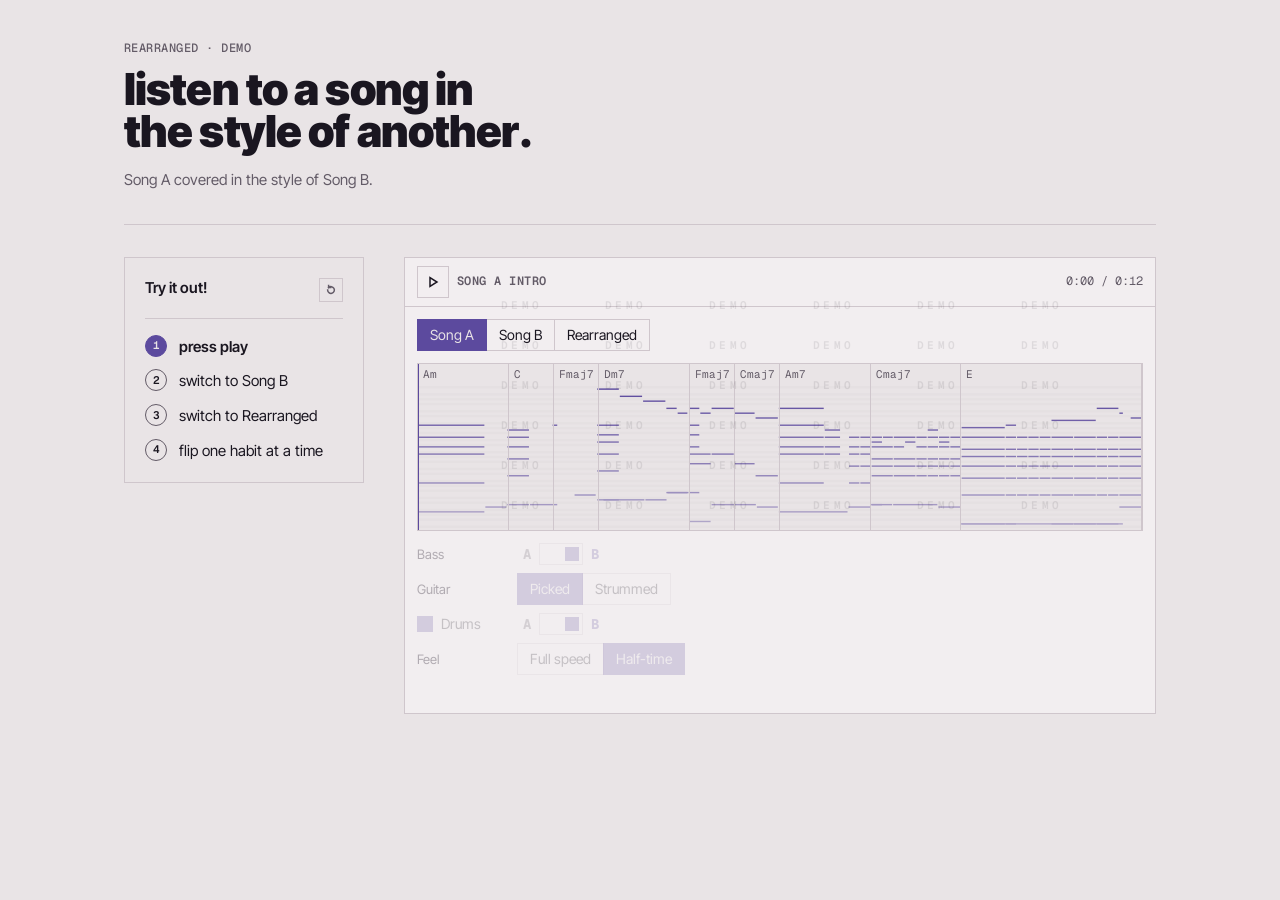
==== commit 7a2ebd6c: "Deploy Rearranged 4f9d1e8" ====
--- a/try/index.html
+++ b/try/index.html
@@ -56,7 +56,7 @@
           <div id="head" class="playhead"></div>
           <p id="strip-msg" class="strip-msg mono mut small">loading…</p>
         </div>
-        <div id="habits" class="habits" aria-label="Habits"></div>
+        <div id="habits" class="habits" aria-label="Habits" data-demoshell-nomark></div>
         <p id="changed" class="changed small" aria-live="polite"></p>
       </section>
 
--- a/vendor/design/tokens.css
+++ b/vendor/design/tokens.css
@@ -60,10 +60,22 @@
   --button-case: uppercase;
   --button-tracking: 0.01em;
 
+  /* Type sizes. Body text reads at --text-body; labels, controls and helper
+     words (the smallest words anywhere) at --text-ui; only dense marks on a
+     strip or roll (bar numbers, chord names) go down to --text-dense. Small
+     and muted together read as cramped, so nothing a person reads goes lower. */
+  --text-body: 15px;
+  --text-ui: 14px;
+  --text-dense: 12px;
+
   --space: 8px;
   --radius: 0;
   --hairline: 1px solid var(--line);
 }
+
+/* Uncertainty: a guess the tool isn't sure of (a chord, a role) carries a
+   question mark in the quiet ink, a little dimmer than what it is sure of,
+   never the accent: the accent means "active / now" and reads as certain. */
 
 [data-theme="paper"] { color-scheme: light; }
 [data-theme="night"] { color-scheme: dark; }
--- a/vendor/design/demoshell.css
+++ b/vendor/design/demoshell.css
@@ -40,7 +40,7 @@
   text-wrap: balance;
 }
 .demoshell-intro { max-width: 62ch; margin: calc(var(--space) * 2) 0 0; color: var(--ink-mut); }
-.demoshell-note { max-width: 62ch; margin: calc(var(--space) * 2) 0 0; font-size: 13px; color: var(--ink-mut); }
+.demoshell-note { max-width: 62ch; margin: calc(var(--space) * 2) 0 0; font-size: var(--text-ui); color: var(--ink-mut); }
 .demoshell-note a { color: var(--ink); text-decoration-color: var(--acc); text-underline-offset: 3px; }
 .demoshell-note a:focus-visible { outline: 1px solid var(--acc); outline-offset: 2px; }
 
@@ -75,11 +75,11 @@
   display: grid;
   gap: calc(var(--space) / 2);
   margin: calc(var(--space) * 3) 0 0;
-  font: 12px/1.4 var(--font-sans);
+  font: 13px/1.4 var(--font-sans);
   color: var(--ink-mut);
 }
 .demoshell-keys:empty { display: none; }
-.demoshell-keys kbd { font: 500 11px/1.4 var(--font-mono); color: var(--ink); }
+.demoshell-keys kbd { font: 500 var(--text-dense)/1.4 var(--font-mono); color: var(--ink); }
 /* Touch-only screens have no keys to press. */
 @media (hover: none) and (pointer: coarse) { .demoshell-keys { display: none; } }
 
@@ -148,4 +148,4 @@
 html.demoshell-embed, html.demoshell-embed body { background: transparent; }
 .demoshell[data-embed] { max-width: none; padding: 4px; }
 .demoshell[data-embed] .demoshell-rail { position: static; }
-.demoshell[data-embed] .demoshell-note { max-width: none; margin-top: calc(var(--space) * 2); font-size: 12px; }
+.demoshell[data-embed] .demoshell-note { max-width: none; margin-top: calc(var(--space) * 2); font-size: 13px; }
--- a/vendor/design/controls.css
+++ b/vendor/design/controls.css
@@ -19,7 +19,7 @@
   background: var(--ground-2);
   color: var(--ink);
   font: inherit;
-  font-size: 14px;
+  font-size: var(--text-ui);
   line-height: 20px;
   text-decoration: none;
   cursor: pointer;
@@ -29,7 +29,7 @@
 .ds-button.primary:hover:not(:disabled) { border-color: var(--ink); }
 .ds-button.ghost { background: transparent; border-color: transparent; color: var(--ink-mut); }
 .ds-button.ghost:hover:not(:disabled) { border-color: transparent; color: var(--ink); }
-.ds-button.small { padding: 2px 8px; font-size: 12px; line-height: 18px; }
+.ds-button.small { padding: 2px 8px; font-size: 13px; line-height: 18px; }
 
 /* A choice: one of a few, joined. Mark the chosen one with .on, aria-pressed,
    or a checked radio inside a label. */
@@ -46,7 +46,7 @@
   background: var(--ground-2);
   color: var(--ink);
   font: inherit;
-  font-size: 14px;
+  font-size: var(--text-ui);
   line-height: 20px;
   cursor: pointer;
 }
@@ -59,7 +59,7 @@
   color: var(--ground);
 }
 .ds-choice > label:has(input:focus-visible) { z-index: 3; outline: 2px solid var(--acc); outline-offset: 1px; }
-.ds-choice.small > button, .ds-choice.small > label { padding: 2px 8px; font-size: 12px; line-height: 18px; }
+.ds-choice.small > button, .ds-choice.small > label { padding: 2px 8px; font-size: 13px; line-height: 18px; }
 
 /* A chip: an option that is on or off, among others. A label around a
    checkbox and a span; the square fills in the accent when it is on. */
@@ -74,7 +74,7 @@
   border: var(--hairline);
   background: var(--ground-2);
   color: var(--ink-mut);
-  font-size: 13px;
+  font-size: var(--text-ui);
   line-height: 18px;
   cursor: pointer;
 }
@@ -85,6 +85,82 @@
 .ds-chip > input:focus-visible + span { outline: 2px solid var(--acc); outline-offset: 1px; }
 .ds-chip > input:disabled + span { cursor: default; opacity: .45; }
 
+/* A check: one thing on or off, a square that fills in the accent, no tick.
+   A label around a checkbox and a span; the words beside it click too. */
+.ds-check { position: relative; display: inline-flex; vertical-align: middle; }
+.ds-check > input { position: absolute; opacity: 0; pointer-events: none; }
+.ds-check > span { display: inline-flex; align-items: center; gap: 8px; color: var(--ink-mut); font-size: var(--text-ui); line-height: 18px; cursor: pointer; }
+.ds-check > span::before {
+  content: "";
+  flex: none;
+  box-sizing: border-box;
+  width: 16px;
+  height: 16px;
+  border: 1px solid var(--ink-mut);
+  background: var(--ground-2);
+}
+.ds-check > span:hover::before { border-color: var(--ink); }
+.ds-check > input:checked + span { color: var(--ink); }
+.ds-check > input:checked + span::before { border-color: var(--acc); background: var(--acc); }
+.ds-check > input:focus-visible + span::before { outline: 2px solid var(--acc); outline-offset: 1px; }
+.ds-check > input:disabled + span { cursor: default; opacity: .45; }
+
+/* An A/B switch: two plain letters (or short marks) either side of a track,
+   the knob at the chosen end. Mark the chosen end with .on or aria-pressed;
+   the page decides what a click on the track does (usually: the other end). */
+.ds-switch { display: inline-flex; align-items: center; gap: 2px; vertical-align: middle; }
+.ds-switch > button {
+  margin: 0;
+  padding: 4px 6px;
+  border: 0;
+  background: none;
+  color: var(--ink-mut);
+  font: 700 14px/1 var(--font-mono);
+  cursor: pointer;
+}
+.ds-switch > button:hover:not(:disabled) { color: var(--ink); }
+.ds-switch > .on, .ds-switch > [aria-pressed="true"] { color: var(--acc); background: none; border-color: transparent; }
+.ds-switch > .ds-switch-track {
+  position: relative;
+  box-sizing: border-box;
+  width: 44px;
+  height: 22px;
+  padding: 0;
+  border: var(--hairline);
+  background: var(--ground-2);
+}
+.ds-switch > .ds-switch-track:hover:not(:disabled) { border-color: var(--ink); }
+.ds-switch > .ds-switch-track::after {
+  content: "";
+  position: absolute;
+  top: 3px;
+  left: 3px;
+  width: 14px;
+  height: 14px;
+  background: var(--acc);
+  transition: left .15s ease;
+}
+.ds-switch:has(> :last-child.on, > :last-child[aria-pressed="true"]) > .ds-switch-track::after { left: 25px; }
+
+/* Pips: a rating as squares that fill up to the choice. Mark each filled pip
+   with .on; the page sets them. */
+.ds-pips { display: inline-flex; align-items: center; vertical-align: middle; }
+.ds-pips > button { display: inline-grid; place-items: center; width: 20px; height: 20px; margin: 0; padding: 0; border: 0; background: none; cursor: pointer; }
+.ds-pips > button::before {
+  content: "";
+  box-sizing: border-box;
+  width: 12px;
+  height: 12px;
+  border: 1px solid var(--ink-mut);
+  background: var(--ground-2);
+}
+.ds-pips > button:hover::before, .ds-pips > button:has(~ button:hover)::before { border-color: var(--acc); }
+.ds-pips > .on::before { border-color: var(--acc); background: var(--acc); }
+/* a page that paints its own .on buttons must not fill the pip's whole box */
+.ds-pips > .on, .ds-pips > [aria-pressed="true"] { background: none; border-color: transparent; color: inherit; }
+
+@media (prefers-reduced-motion: reduce) { .ds-switch > .ds-switch-track::after { transition: none; } }
+
 /* Fields and selects: the raised ground, a hairline, the accent ring on focus. */
 .ds-field, .ds-select {
   box-sizing: border-box;
@@ -95,12 +171,12 @@
   background-color: var(--ground-2);
   color: var(--ink);
   font: inherit;
-  font-size: 14px;
+  font-size: var(--text-ui);
   line-height: 20px;
 }
 .ds-field::placeholder { color: var(--ink-mut); opacity: 1; }
-.ds-field[type="number"], .ds-field.num { font-family: var(--font-mono); font-size: 13px; }
-.ds-field[type="file"] { padding: 0; border: 0; background: none; color: var(--ink-mut); font-size: 13px; }
+.ds-field[type="number"], .ds-field.num { font-family: var(--font-mono); font-size: var(--text-ui); }
+.ds-field[type="file"] { padding: 0; border: 0; background: none; color: var(--ink-mut); font-size: var(--text-ui); }
 .ds-field[type="file"]::file-selector-button {
   margin-right: 10px;
   padding: 5px 12px;
@@ -109,7 +185,7 @@
   background: var(--ground-2);
   color: var(--ink);
   font: inherit;
-  font-size: 14px;
+  font-size: var(--text-ui);
   cursor: pointer;
 }
 .ds-field[type="file"]::file-selector-button:hover { border-color: var(--ink); }
@@ -142,7 +218,7 @@
 }
 .ds-drop:hover, .ds-drop.over { border-color: var(--acc); }
 .ds-drop-main { font-weight: 700; }
-.ds-drop-sub { color: var(--ink-mut); font: 12px/1.4 var(--font-mono); }
+.ds-drop-sub { color: var(--ink-mut); font: 13px/1.4 var(--font-mono); }
 .ds-drop:focus-visible { outline: 2px solid var(--acc); outline-offset: 1px; }
 
 /* The header every product shares: the raised bar, one height, the wordmark at its
@@ -182,9 +258,9 @@
   letter-spacing: .04em;
 }
 
-.ds-button:focus-visible, .ds-choice > button:focus-visible { z-index: 3; outline: 2px solid var(--acc); outline-offset: 1px; }
-.ds-button:disabled, .ds-choice > button:disabled, .ds-field:disabled, .ds-select:disabled { cursor: default; opacity: .45; }
+.ds-button:focus-visible, .ds-choice > button:focus-visible, .ds-switch > button:focus-visible, .ds-pips > button:focus-visible { z-index: 3; outline: 2px solid var(--acc); outline-offset: 1px; }
+.ds-button:disabled, .ds-choice > button:disabled, .ds-switch > button:disabled, .ds-pips > button:disabled, .ds-field:disabled, .ds-select:disabled { cursor: default; opacity: .45; }
 .ds-choice > label:has(input:disabled) { cursor: default; opacity: .45; }
 /* each control sets its own display, which would beat the hidden attribute */
-.ds-button[hidden], .ds-choice[hidden], .ds-chips[hidden], .ds-chip[hidden], .ds-field[hidden], .ds-select[hidden], .ds-drop[hidden] { display: none; }
+.ds-button[hidden], .ds-choice[hidden], .ds-chips[hidden], .ds-chip[hidden], .ds-check[hidden], .ds-switch[hidden], .ds-pips[hidden], .ds-field[hidden], .ds-select[hidden], .ds-drop[hidden] { display: none; }
 .ds-choice > label:has(input:disabled):hover { border-color: var(--line); }
--- a/try/try.css
+++ b/try/try.css
@@ -47,10 +47,13 @@
 .habits {
   display: grid; grid-template-columns: 5.5rem minmax(0, 1fr); gap: var(--space) calc(var(--space) * 1.5);
   align-items: center; padding: calc(var(--space) * 1.5) calc(var(--space) * 1.5) 0;
-  transition: opacity 900ms ease;
 }
 .habits .label { font-size: 13px; color: var(--ink-mut); }
-.habits.off { opacity: .45; }
+/* the habits sit above the DEMO mark (data-demoshell-nomark), on the pane's own ground, and rest
+   dimmed while Song A or Song B plays: they only change the rearranged version */
+.habits[data-demoshell-nomark] { background-color: var(--ground-2); }
+/* the controls fade, not the panel: its ground stays solid over the mark */
+.habits.off > * { opacity: .45; }
 .changed { margin: 0; padding: var(--space) calc(var(--space) * 1.5) calc(var(--space) * 1.5); min-height: 3.2em; color: var(--ink-mut); }
 .changed b { color: var(--ink); font-weight: 600; }
 /* the two songs, named under the version switch */
